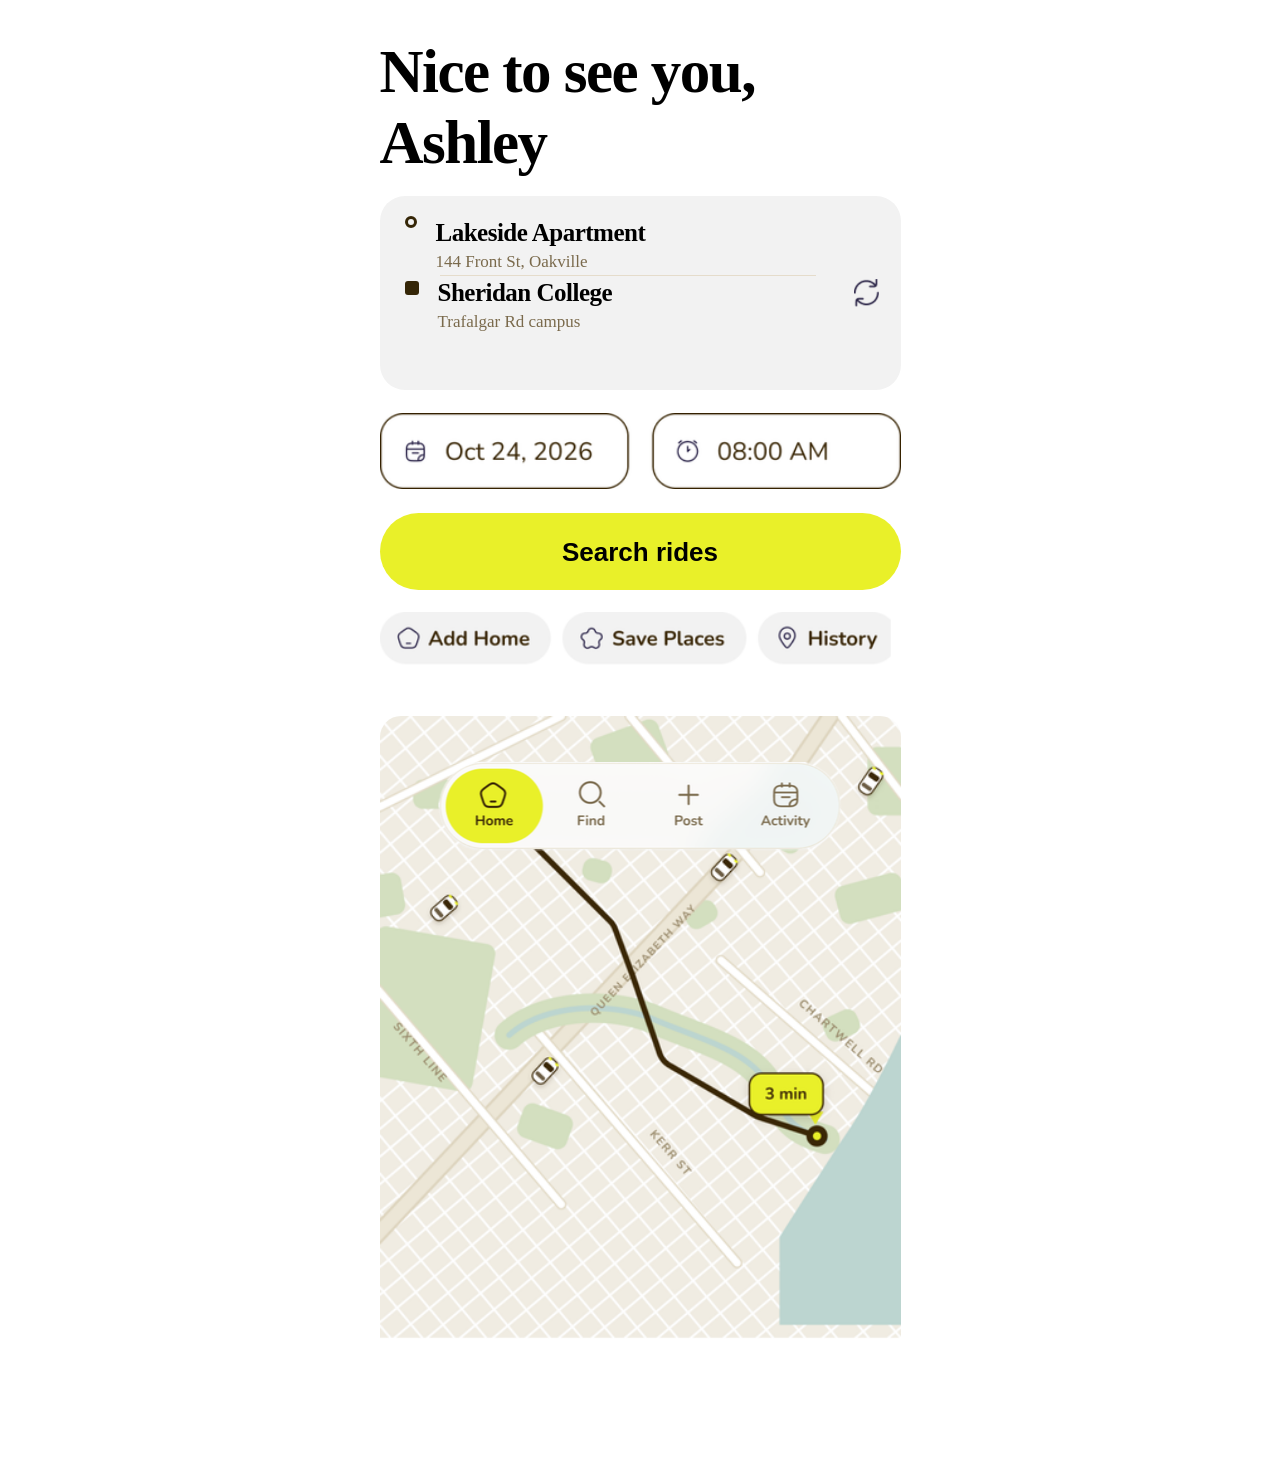
==== HTML/index.html @ a185bae7 "Sheridan Ride Html" ====
<!DOCTYPE html>
<html lang="en">
<head>
   <meta charset="UTF-8">
   <meta name="viewport" content="width=device-width, initial-scale=1.0">
   <title>Home</title>
   <link rel="stylesheet" href="../CSS/style.css">
   <script src="../JS/script.js" defer></script>
</head>
<body>
    <main class="title">
    <h1>Nice to see you,<br>Ashley</h1>

    <section class="home-card">
      <div class="row">
        <span class="start"></span>
        <div class="text">
          <h2>Lakeside Apartment</h2>
          <p>144 Front St, Oakville</p>
        </div>
      </div>

    
      <div class="separator"></div>

      <img class="decoration"
      src="../assets/change.png">

      <div class="row">
        <span class="end"></span>
        <div class="text">
          <h2>Sheridan College</h2>
          <p>Trafalgar Rd campus</p>
        </div>
      </div>
    </section>


    <img class="date" src="../assets/date.png">

    <button class="search button" id="search-rides" type="button">Search rides</button>

    <img class="quick-actions" src="../assets/add home.png">
        
    <div class="map">
      <img class="map" src="../assets/map.png">
    </div>
  </main>
  
  <nav class="floating-nav">
    <img src="../assets/menu.png">

    <a class="home-link" href="index.html"></a>

    <a class="post-link" href="post.html"></a>
</nav>

   
</body>
</html>
---- CSS/style.css ----
:root {
  --muted-brown: #7A6A4C;
  --card-gray: #f2f2f2;
  --bright-yellow: #e9f029;
}
* { box-sizing: border-box; }
html { scroll-behavior: smooth; }
body {
  margin: 0;
  min-width: 280px;
  color: var(--dark-brown);
  background: #fff;
}


.title {
  width: min(100%, 591px);
  margin: 0 auto;
  padding: 37px 35px 120px;
}
h1 {
  margin: 0 0 17px;
  font-size: 61px;
  line-height: 1.16;
  letter-spacing: -0.025em;
  font-weight: 900;
}

.home-card {
  position: relative;
  width: 100%;
  height: 194px;
  padding: 20px 25px;
  border-radius: 25px;
  background: var(--card-gray);
}

.card1 {
  position: relative;
  width: 100%;
  height: 170px;
  padding: 20px 25px;
  border-radius: 25px;
  background: var(--card-gray);
}
.row {
  display: flex;
  gap: 19px;
  align-items: flex-start;
}

.start {
    width: 12px;
    height: 12px;
    border: 3px solid #352607;
    border-radius: 50%;}

.end {
    width: 14px;
    height: 14px;
    background-color: #352607;
    border-radius: 3px;
    flex-shrink: 0;
    margin-top: 5px;
}

.text h2 {
  margin: 0;
  font-size: 25px;
  line-height: 33px;
  font-weight: 800;
  letter-spacing: -.02em;
}
.text p {
  margin: 0;
  color: var(--muted-brown);
  font-size: 17px;
  font-weight: 500;
  line-height: 26px;
}
.separator {
    height: 1px;
    background-color: #e5dccb;
    width: 80%;
    margin-left: 35px;
}

.decoration {
    position: absolute;
    right: 20px;
    top: 50%;
    transform: translateY(-50%);

    width: 28px;
    height: 28px;
    object-fit: contain;
    mix-blend-mode: multiply;
}

.quick-actions,.map {
  display: block;
  width: 100%;
  height: auto;
}

.date { 
  display: block; 
  width: 100%; 
  height: auto; 
  margin-top: 23px; 
}

.search.button {
  display: flex;
  align-items: center;
  justify-content: center;
  width: 100%;
  height: 77px;
  margin-top: 24px;
  padding: 0;
  border: 1.8px solid var(--dark-brown);
  border-radius: 999px;
  color: var(--dark-brown);
  background: var(--bright-yellow);
  font: 900 26px/1 "Nunito", Arial, sans-serif;
  cursor: pointer;
}

.search.button:hover { background: #e9f029; }

.search.button:active { transform: translateY(1px); }

.quick-actions { margin-top: 22px; }
.map {
  width: 100%;
  margin-top: 24px;
  overflow: hidden;
  border-radius: 21px 21px 0 0;
}

.floating-nav {
    position: fixed;
    bottom: 20px;
    left: 50%;
    transform: translateX(-50%);
    width: min(455px, 100%);
    z-index: 100;
}

.floating-nav img {
    display: block;
    width: 100%;
    height: auto;
}

.home-link {
    position: absolute;
    left: 7%;
    top: 18%;
    width: 22%;
    height: 65%;
}

.post-link {
    position: absolute;
    left: 50%;
    top: 18%;
    width: 21%;
    height: 65%;
}

.search-page {
  max-width: 597px;
  margin: 0 auto;
  padding: 0 36px 140px;
}
.search-header {
  height: 61px;
  display: flex;
  align-items: center;
  justify-content: space-between;

}

.confirm-page {
  max-width: 597px;
  margin: 0 auto;
  
  position: relative;
  min-height: 100vh;
  background-image: url("../assets/map.png");
  background-size: cover;
  background-position: center;
    
}
.confirm-header {
  height: 61px;
  display: flex;
  align-items: center;
  justify-content: space-between;
}


.arrow1 {
    width: 50px;
    height: 50px;
    background-color: white;
    border-radius: 50%;

    display: flex;
    align-items: center;
    justify-content: center;

    font-size: 30px;
    color: #352607;
    text-decoration: none;
}

.bell { 
  width: 40px; 
  height: 43px; 
  object-fit: contain; 
}


.bell {
    width: 50px;
    height: 50px;
    background-color: white;
    border-radius: 50%;
    display: flex;
    align-items: center;
    justify-content: center;
}

.search-summary {
  display: flex;
  align-items: center;
  gap: 15px;
  min-height: 109px;
  padding: 14px 23px 14px 27px;
  border: 1.7px solid ;
  border-radius: 23px;
}

.search-locations {
  display: flex;
  flex-direction: column;
  justify-content: center;
  gap: 16px;
  min-width: 0;
  flex: 1;
}

.search-location {
  display: flex;
  align-items: center;
  gap: 18px;
  white-space: nowrap;
  font-size: 19px;
  font-weight: 500;
}

.search-date {
  display: flex;
  flex-direction: column;
  align-items: center;
  gap: 2px;
  white-space: nowrap;
}
.search-date strong { 
  font-size: 24px; 
  line-height: 1.2; 
  font-weight: 900; 

}

.search-date span { 
  color: var(--muted-brown); 
  font-size: 16px; }

.edit-button {
  display: flex;
  align-items: center;
  justify-content: center;
  width: 71px;
  height: 54px;
  border: 1.7px solid;
  border-radius: 30px;
  font-size: 20px;
  font-weight: 800;
  flex: none;
}
.results {
  margin: 17px 0 18px;
  font-size: 30px;
  line-height: 1.35;
  letter-spacing: 0;
  font-weight: 900;
}
.ride-card {
  height: 225px;
  margin-bottom: 15px;
  padding: 22px 24px 24px;
  border-radius: 24px;
  background: #f2f2f2;
}
.top {
  display: flex;
  align-items: baseline;
  justify-content: space-between;
  gap: 6px;
}
.top h2 {
  margin: 0;
  font-size: 25px;
  line-height: 1.38;
  font-weight: 900;
  letter-spacing: -.3px;
  white-space: nowrap;
}
.price { 
  display: inline-flex; 
  align-items: baseline; 
  white-space: nowrap; 
  gap: 4px; }

.price strong { 
  font-size: 27px; 
  line-height: 1.2; 
  font-weight: 900; }

.price span { 
  font-size: 15px; 
  color: var(--muted-brown); }

.route {
  display: flex;
  align-items: center;
  gap: 9px;
  margin-top: 14px;
  white-space: nowrap;
  font-size: 17px;
  line-height: 1.5;
}
.route .start, .route .end {
  width: 12px;
  height: 12px;
  flex-basis: 12px;
  border-width: 2.5px;
  border-radius: 2px;
}
.route .start { border-radius: 50%; }

.route-arrow { 
  color: var(--muted-brown); 
  font-size: 18px; 
  margin: 0 1px; }

.driver-row {
    display: flex;
    align-items: center;
    gap: 9px;
    margin-top: 17px;
    font-size: 17px;
    color: #7A6A4C;
}

.driver-icon {
    display: inline-flex;
    align-items: center;
    justify-content: center;
    width: 24px;
    height: 24px;
    flex-shrink: 0;
}

.driver-icon img {
    display: block;
    width: 100%;
    height: 100%;
    object-fit: contain;
}

.verified {
  display: inline-flex;
  align-items: center;
  justify-content: center;
  width: 14px;
  height: 14px;
  margin-left: -1px;
  border-radius: 50%;
  color: var(--dark-brown);
  background: #e8f522;
  font: 900 10px/1 Arial, sans-serif;
}

.rating { margin-left: -2px; }

.bottom {
  margin-top: 9px;
  display: flex;
  align-items: center;
  justify-content: space-between;
  gap: 10px;
}


.seats {
  display: inline-flex;
  align-items: center;
  min-height: 41px;
  padding: 5px 16px;
  border-radius: 40px;
  background: white;
  font-size: 20px;
  line-height: 1.3;
  font-weight: 900;
  white-space: nowrap;
}
.seats-purple {
  display: inline-flex;
  align-items: center;
  min-height: 41px;
  padding: 5px 16px;
  border-radius: 40px;
  font-size: 20px;
  line-height: 1.3;
  font-weight: 900;
  white-space: nowrap;
 background: #cbc3f8; }

.join-button {
  display: inline-flex;
  justify-content: center;
  align-items: center;
  width: 126px;
  height: 53px;
  border: 1.8px solid var(--dark-brown);
  border-radius: 999px;
  background: #e8f522;
  font-size: 21px;
  font-weight: 900;
  white-space: nowrap;
}

.join-button:active { transform: translateY(1px); }



.confirm-header {
    height: 300px;
    display: flex;
    align-items: flex-start;
    justify-content: space-between;
    padding: 90px 30px 0;
}


.confirm-sheet {
  position: relative;
  margin-top: -2px;
  border-radius: 34px 34px 0 0;
  background-color: #fff;
  padding: 13px 35px 32px;
  min-height: 674px;
}

.sheet-handle {
  width: 50px;
  height: 6px;
  border-radius: 20px;
  background-color: #e8e2cd;
  margin: 0 auto 21px;
}

.trip-heading {
  display: flex;
  justify-content: space-between;
  align-items: center;
  gap: 12px;
}

.trip-heading h1 {
  margin: 0;
  font-size: 34px;
  font-weight: 900;
  letter-spacing: -.8px;
  white-space: nowrap;
}

.trip-arrow { 
  color: #32304e; 
  padding: 0 3px; 
  font-weight: 500; 
}

.trip-total { 
  font-size: 36px; 
  font-weight: 900; 
  white-space: nowrap; 

}

.trip-details {
  color: var(--muted-brown);
  margin: 20px 0 20px;
  font-size: 18px;
  white-space: nowrap;
}
.verified {
  background: #e9f029;
  border-radius: 50%;
  color: #352607;
  font-size: 10px;
  font-weight: 900;
  display: inline-flex;
  width: 15px;
  height: 15px;
  justify-content: center;
  align-items: center;
  vertical-align: 2px;
}


.seats-row {
  display: flex;
  justify-content: space-between;
  align-items: center;
  margin-top: 19px;
  gap: 12px;
}
.seats-text h2 { 
  margin: 0; 
  font-size: 19px; 
  font-weight: 900; 

}

.seats-text p { 
  margin: 0; 
  font-size: 16px; 
  color: var(--muted-brown); }

.seat-counter { display: flex; align-items: center; gap: 17px; }

.seat-counter .seat-circle {
  display: flex;
    align-items: center;
    justify-content: center;
    width: 44px;
    height: 44px;
    flex-shrink: 0;
    border: 1px solid #e6ddc9;
    border-radius: 50%;
    color: #352607;
    background-color: white;
    font-size: 25px;
}
.seat-counter .seat-number { 
  font-size: 23px; 
  font-weight: 800; 
  min-width: 15px; 
  text-align: center;
 }

.payment-row { 
  display: flex; 
  align-items: center; 
  gap: 12px; 
  margin-top: 21px; 
  white-space: nowrap; 
}

.payment-card { font-size: 19px; }

.payment-change { 
  font-size: 15px; 
  font-weight: 900; 
  color: var(--muted-brown); }

.cancel-pill {
  background: #efebff;
  color: #6552bf;
  font-size: 15px;
  padding: 9px 13px;
  border-radius: 999px;
  overflow: hidden;
  text-overflow: clip;
  flex: 1;
}
.confirm-button {
  width: 100%;
  height: 72px;
  margin-top: 20px;
  border: 1.7px solid var(--dark-brown);
  border-radius: 50px;
  background: var(--bright-yellow);
  color: var(--dark-brown);
  font-family: inherit;
  font-size: 24px;
  font-weight: 900;
  cursor: pointer;
}

.booked {
    display: flex;
    align-items: center;
    justify-content: center;
    gap: 8px;
    width: 120px;
    height: 34px;
    background-color: #e9f029;
    border-radius: 30px;
    color: #352607;
    font-size: 19px;
    font-weight: 800;
}

.booked-check {
    display: flex;
    align-items: center;
    justify-content: center;
    width: 22px;
    height: 22px;
    border: 2px solid #352607;
    border-radius: 50%;

    font-size: 15px;
}
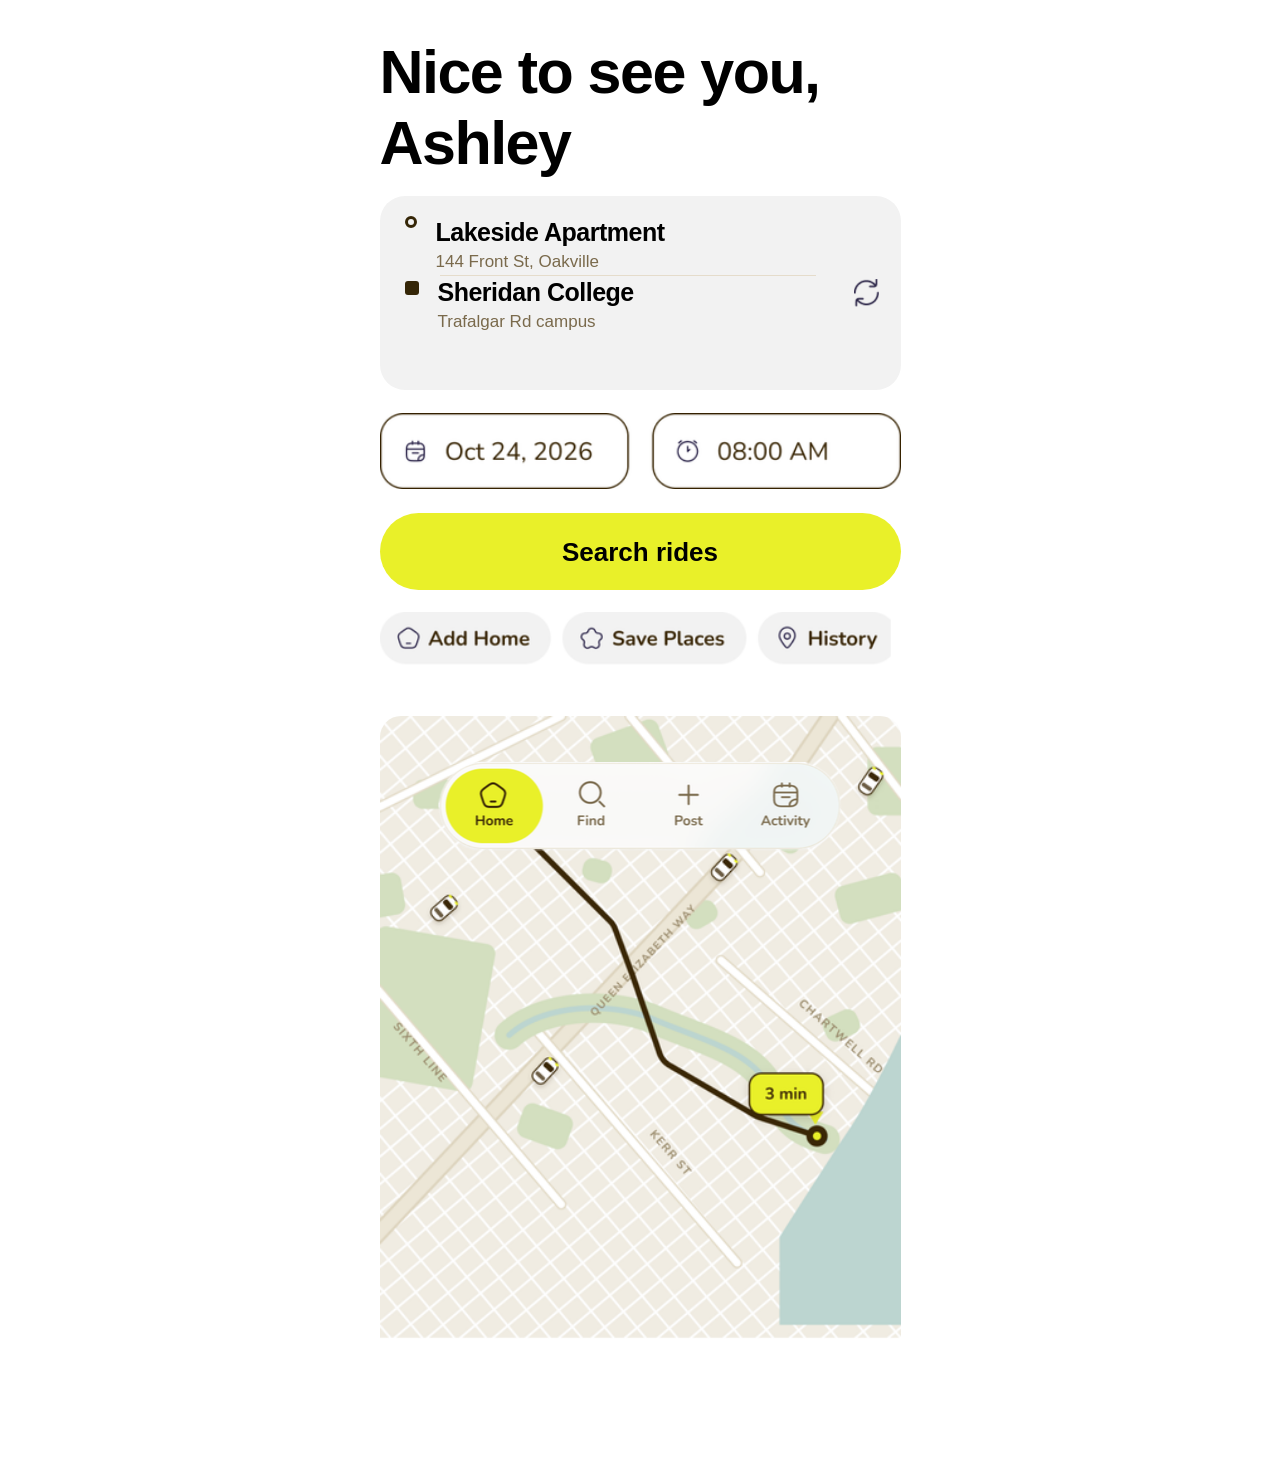
==== commit 6722038e: "SRR" ====
--- a/HTML/index.html
+++ b/HTML/index.html
@@ -6,6 +6,8 @@
    <title>Home</title>
    <link rel="stylesheet" href="../CSS/style.css">
    <script src="../JS/script.js" defer></script>
+    
+   
 </head>
 <body>
     <main class="title">
@@ -51,7 +53,7 @@
     <img src="../assets/menu.png">
 
     <a class="home-link" href="index.html"></a>
-
+    <a class="find-link" href="search.html"></a>
     <a class="post-link" href="post.html"></a>
 </nav>
 
--- a/CSS/style.css
+++ b/CSS/style.css
@@ -1,3 +1,4 @@
+@import url("https://fonts.googleapis.com/css2?family=Nunito:wght@400;500;600;700;800;900&display=swap");
 
 :root {
   --muted-brown: #7A6A4C;
@@ -11,8 +12,13 @@
   min-width: 280px;
   color: var(--dark-brown);
   background: #fff;
-}
-
+  font-family: "Nunito", Arial, sans-serif;
+}
+
+
+button, input, select, textarea {
+  font-family: inherit;
+}
 
 .title {
   width: min(100%, 591px);
@@ -162,6 +168,13 @@
     height: 65%;
 }
 
+.find-link {
+    position: absolute;
+    left: 30%;
+    top: 18%;
+    width: 22%;
+    height: 65%;}
+
 .post-link {
     position: absolute;
     left: 50%;
@@ -393,7 +406,7 @@
   border-radius: 50%;
   color: var(--dark-brown);
   background: #e8f522;
-  font: 900 10px/1 Arial, sans-serif;
+  font: 900 10px/1 "Nunito", Arial, sans-serif;
 }
 
 .rating { margin-left: -2px; }
